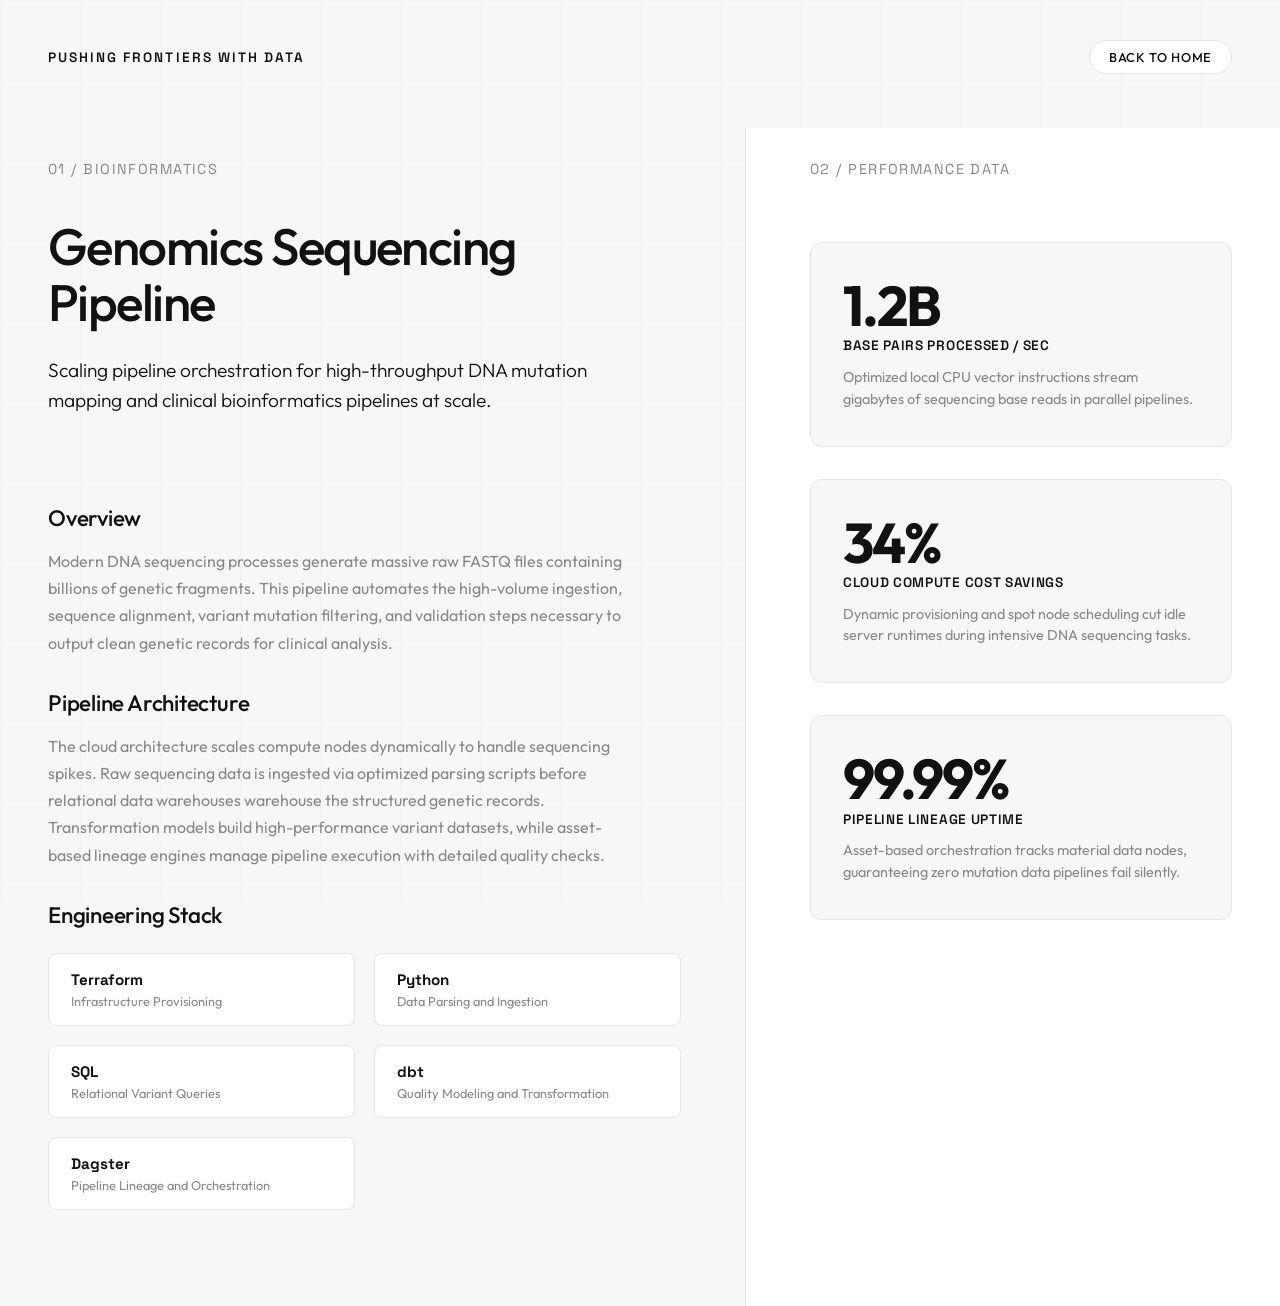
==== life_science.html @ 1919494d "feat: add dedicated Life and science genomics project details page" ====
<!DOCTYPE html>
<html lang="en">
<head>
  <meta charset="UTF-8">
  <meta name="viewport" content="width=device-width, initial-scale=1.0">
  <title>Genomics Sequencing Pipeline | Data Project Detail</title>
  
  <!-- 
   * 1. Pull premium modern typography from Google Fonts using separate links to avoid forbidden characters.
  -->
  <link rel="preconnect" href="https://fonts.googleapis.com">
  <link rel="preconnect" href="https://fonts.gstatic.com" crossorigin>
  <link rel="stylesheet" href="https://fonts.googleapis.com/css2?family=Outfit:wght@300;400;500;700">
  <link rel="stylesheet" href="https://fonts.googleapis.com/css2?family=Space+Grotesk:wght@400;600;700">
  
  <link rel="stylesheet" href="style.css">
</head>
<body class="project-page">

  <!-- 
   * 2. Render background grid overlay to maintain visual alignment.
  -->
  <div class="grid-overlay"></div>

  <!-- 
   * 3. Set up the header panel with global navigation and brand mark.
  -->
  <header>
    <a href="index.html" class="logo">Pushing frontiers with Data</a>
    <nav class="nav-links">
      <a href="index.html" class="back-button-link">Back to home</a>
    </nav>
  </header>

  <!-- 
   * 4. Build the two-column detailed project display.
  -->
  <main class="project-sheet-container">
    
    <!-- 
     * 5. Left details panel featuring description text and tech stack capsules.
    -->
    <section class="project-details-pane">
      <span class="project-section-num">01 / BIOINFORMATICS</span>
      
      <h1 class="project-headline">Genomics Sequencing Pipeline</h1>
      <p class="project-lead-text">Scaling pipeline orchestration for high-throughput DNA mutation mapping and clinical bioinformatics pipelines at scale.</p>
      
      <div class="project-body-content">
        
        <!-- 
         * 6. Detail the analytical overview and mutation mapping process.
        -->
        <h3 class="body-sub-title">Overview</h3>
        <p class="body-paragraph">Modern DNA sequencing processes generate massive raw FASTQ files containing billions of genetic fragments. This pipeline automates the high-volume ingestion, sequence alignment, variant mutation filtering, and validation steps necessary to output clean genetic records for clinical analysis.</p>
        
        <!-- 
         * 7. Outline the cloud engineering and orchestration architecture.
        -->
        <h3 class="body-sub-title">Pipeline Architecture</h3>
        <p class="body-paragraph">The cloud architecture scales compute nodes dynamically to handle sequencing spikes. Raw sequencing data is ingested via optimized parsing scripts before relational data warehouses warehouse the structured genetic records. Transformation models build high-performance variant datasets, while asset-based lineage engines manage pipeline execution with detailed quality checks.</p>
        
        <!-- 
         * 8. Detail the data engineering tools and stack metadata.
        -->
        <h3 class="body-sub-title">Engineering Stack</h3>
        <div class="tool-tags-grid">
          
          <div class="tool-tag">
            <span class="tool-name">Terraform</span>
            <span class="tool-use">Infrastructure Provisioning</span>
          </div>
          
          <div class="tool-tag">
            <span class="tool-name">Python</span>
            <span class="tool-use">Data Parsing and Ingestion</span>
          </div>
          
          <div class="tool-tag">
            <span class="tool-name">SQL</span>
            <span class="tool-use">Relational Variant Queries</span>
          </div>
          
          <div class="tool-tag">
            <span class="tool-name">dbt</span>
            <span class="tool-use">Quality Modeling and Transformation</span>
          </div>
          
          <div class="tool-tag">
            <span class="tool-name">Dagster</span>
            <span class="tool-use">Pipeline Lineage and Orchestration</span>
          </div>
          
        </div>

      </div>
    </section>

    <!-- 
     * 9. Right metrics panel featuring responsive telemetry data cards.
    -->
    <section class="project-metrics-pane">
      <span class="project-section-num">02 / PERFORMANCE DATA</span>
      
      <div class="metrics-cards-grid">
        
        <!-- 
         * 10. Render throughput telemetry card.
        -->
        <div class="metric-card">
          <span class="metric-value">1.2B</span>
          <span class="metric-label">Base Pairs Processed / Sec</span>
          <p class="metric-detail">Optimized local CPU vector instructions stream gigabytes of sequencing base reads in parallel pipelines.</p>
        </div>
        
        <!-- 
         * 11. Render financial cloud efficiency telemetry card.
        -->
        <div class="metric-card">
          <span class="metric-value">34%</span>
          <span class="metric-label">Cloud Compute Cost Savings</span>
          <p class="metric-detail">Dynamic provisioning and spot node scheduling cut idle server runtimes during intensive DNA sequencing tasks.</p>
        </div>
        
        <!-- 
         * 12. Render pipeline lineage reliability telemetry card.
        -->
        <div class="metric-card">
          <span class="metric-value">99.99%</span>
          <span class="metric-label">Pipeline Lineage Uptime</span>
          <p class="metric-detail">Asset-based orchestration tracks material data nodes, guaranteeing zero mutation data pipelines fail silently.</p>
        </div>
        
      </div>
    </section>

  </main>

</body>
</html>
---- style.css ----
/* 
 * 1. Define custom properties for a strict monochromatic color palette.
 * 2. Set up base styling with clean sans-serif and monospaced typography.
 * 3. Configure grid overlay for a structured, blueprint-like aesthetic.
 */

:root {
  --color-pure-white: #ffffff;
  --color-light-grey: #f7f7f7;
  --color-border: #e6e6e6;
  --color-text-muted: #888888;
  --color-text-main: #111111;
  --color-accent: #000000;
  
  --font-display: 'Outfit', sans-serif;
  --font-mono: 'Space Grotesk', monospace;
  
  --transition-speed: 0.5s;
  --transition-easing: cubic-bezier(0.16, 1, 0.3, 1);
}

* {
  margin: 0;
  padding: 0;
  box-sizing: border-box;
}

body {
  background-color: var(--color-light-grey);
  color: var(--color-text-main);
  font-family: var(--font-display);
  overflow: hidden;
  height: 100vh;
  width: 100vw;
  display: flex;
  flex-direction: column;
  transition: opacity 0.45s ease;
}

body.page-fade-out {
  opacity: 0;
}

/* 
 * 4. Build a background grid system to enhance visual structure.
 */
.grid-overlay {
  position: absolute;
  top: 0;
  left: 0;
  width: 100%;
  height: 100%;
  background-image: 
    linear-gradient(to right, var(--color-border) 1px, transparent 1px),
    linear-gradient(to bottom, var(--color-border) 1px, transparent 1px);
  background-size: 80px 80px;
  opacity: 0.25;
  pointer-events: none;
  z-index: 1;
}

/* 
 * 5. Style the minimalist header with branding and action indicators.
 */
header {
  position: absolute;
  top: 0;
  left: 0;
  width: 100%;
  padding: 2.5rem 3rem;
  display: flex;
  justify-content: space-between;
  align-items: center;
  z-index: 10;
  pointer-events: auto;
}

.logo {
  font-family: var(--font-mono);
  font-weight: 600;
  font-size: 0.85rem;
  letter-spacing: 0.15em;
  text-transform: uppercase;
  text-decoration: none;
  color: var(--color-text-main);
}

.nav-links {
  display: flex;
  gap: 2rem;
}

.nav-link {
  font-family: var(--font-display);
  font-size: 0.8rem;
  font-weight: 500;
  letter-spacing: 0.05em;
  text-transform: uppercase;
  text-decoration: none;
  color: var(--color-text-main);
  background-color: var(--color-pure-white);
  border: 1px solid var(--color-border);
  padding: 0.5rem 1.2rem;
  border-radius: 30px;
  transition: all 0.3s ease;
}

.nav-link:hover {
  background-color: var(--color-text-main);
  color: var(--color-pure-white);
  border-color: var(--color-text-main);
}

/* 
 * 6. Set up the three-column layout.
 */
.portfolio-container {
  display: flex;
  width: 100%;
  height: 100vh;
  position: relative;
  z-index: 2;
}

.portfolio-column {
  flex: 1;
  position: relative;
  overflow: hidden;
  display: flex;
  flex-direction: column;
  justify-content: space-between;
  padding: 8rem 3rem 4rem 3rem;
  border-right: 1px solid var(--color-border);
  background-color: var(--color-pure-white);
  transition: flex var(--transition-speed) var(--transition-easing), background-color 0.4s ease;
  cursor: pointer;
  z-index: 3;
}

.portfolio-column:last-child {
  border-right: none;
}

/* 
 * 7. Configure hover animations for columns.
 */
.portfolio-column:hover {
  flex: 1.6;
  background-color: #fbfbfb;
}

/* 
 * 8. Position the decorative background images inside columns.
 */
.image-bg-container {
  position: absolute;
  top: 0;
  left: 0;
  width: 100%;
  height: 100%;
  opacity: 0.05;
  transition: opacity 0.7s var(--transition-easing);
  pointer-events: none;
  z-index: 1;
  overflow: hidden;
  -webkit-mask-image: linear-gradient(to bottom, transparent 0%, black 12%);
  mask-image: linear-gradient(to bottom, transparent 0%, black 12%);
}

.portfolio-column:hover .image-bg-container {
  opacity: 0.75;
}

.section-image {
  width: 100%;
  height: 100%;
  object-fit: cover;
  filter: grayscale(100%) contrast(1.15) brightness(0.95);
  transition: transform 0.9s var(--transition-easing);
}

.portfolio-column:hover .section-image {
  transform: scale(1.06);
}

/* 
 * 9. Style text content within each column.
 */
.column-num {
  position: relative;
  z-index: 4;
  font-family: var(--font-mono);
  font-size: 0.9rem;
  color: var(--color-text-muted);
  letter-spacing: 0.1em;
}

.column-content {
  position: relative;
  z-index: 4;
  margin-top: auto;
}

.column-title {
  font-family: var(--font-display);
  font-weight: 500;
  font-size: 2.2rem;
  letter-spacing: -0.02em;
  margin-bottom: 1rem;
  text-transform: uppercase;
  color: var(--color-text-main);
  transition: transform var(--transition-speed) var(--transition-easing);
}

.portfolio-column:hover .column-title {
  transform: translateY(-5px);
}

.column-desc {
  font-size: 0.95rem;
  line-height: 1.6;
  color: var(--color-text-muted);
  max-width: 280px;
  opacity: 0;
  transform: translateY(20px);
  transition: opacity 0.5s var(--transition-easing), transform 0.5s var(--transition-easing);
}

.portfolio-column:hover .column-desc {
  opacity: 1;
  transform: translateY(0);
}

/* 
 * 11. Style the click-to-expand details panel.
 */
.expanded-panel {
  position: absolute;
  top: 0;
  left: 0;
  width: 100%;
  height: 100%;
  background-color: var(--color-pure-white);
  z-index: 20;
  opacity: 0;
  visibility: hidden;
  transition: opacity 0.6s var(--transition-easing), visibility 0.6s var(--transition-easing);
  display: flex;
  flex-direction: column;
  justify-content: center;
  align-items: center;
  padding: 4rem;
}

.expanded-panel.active {
  opacity: 1;
  visibility: visible;
}

.back-button {
  position: absolute;
  top: 2.5rem;
  right: 3rem;
  background-color: var(--color-pure-white);
  border: 1px solid var(--color-border);
  font-family: var(--font-display);
  font-weight: 500;
  font-size: 0.8rem;
  letter-spacing: 0.05em;
  text-transform: uppercase;
  color: var(--color-text-main);
  padding: 0.5rem 1.2rem;
  border-radius: 30px;
  cursor: pointer;
  transition: all 0.3s ease;
  z-index: 25;
}

.back-button:hover {
  background-color: var(--color-text-main);
  color: var(--color-pure-white);
  border-color: var(--color-text-main);
}

.loading-container {
  display: flex;
  flex-direction: column;
  align-items: center;
  gap: 1.5rem;
}

.loading-dots {
  display: flex;
  gap: 8px;
}

.dot {
  width: 6px;
  height: 6px;
  background-color: var(--color-text-main);
  border-radius: 50%;
  animation: pulse 1.2s infinite ease-in-out;
}

.dot:nth-child(2) {
  animation-delay: 0.2s;
}

.dot:nth-child(3) {
  animation-delay: 0.4s;
}

.loading-text {
  font-family: var(--font-mono);
  font-size: 0.9rem;
  color: var(--color-text-muted);
  letter-spacing: 0.2em;
  text-transform: uppercase;
}

.loading-title {
  font-family: var(--font-display);
  font-size: 1.8rem;
  font-weight: 400;
  color: var(--color-text-main);
  letter-spacing: -0.01em;
  margin-top: 1rem;
}

@keyframes pulse {
  0%, 100% {
    transform: scale(0.6);
    opacity: 0.3;
  }
  50% {
    transform: scale(1.2);
    opacity: 1;
  }
}

/* 
 * 12. Adjust layout for responsive viewport scaling.
 */
@media (max-width: 900px) {
  .portfolio-container {
    flex-direction: column;
    height: auto;
    min-height: 100vh;
  }
  
  .portfolio-column {
    width: 100%;
    height: 33.33vh;
    border-right: none;
    border-bottom: 1px solid var(--color-border);
    padding: 6rem 2rem 2rem 2rem;
  }
  
  .portfolio-column:last-child {
    border-bottom: none;
  }
  
  .portfolio-column:hover {
    flex: 1.4;
  }
  
  .svg-bg-container {
    width: 50%;
    height: 60%;
  }
  
  .center-core {
    width: 130px;
    height: 130px;
  }
  
  header {
    padding: 1.5rem;
  }
}

/* 
 * 13. Style the dedicated project details page (life_science.html).
 */
body.project-page {
  overflow-y: auto;
  height: auto;
  min-height: 100vh;
}

.back-button-link {
  font-family: var(--font-display);
  font-size: 0.8rem;
  font-weight: 500;
  letter-spacing: 0.05em;
  text-transform: uppercase;
  text-decoration: none;
  color: var(--color-text-main);
  background-color: var(--color-pure-white);
  border: 1px solid var(--color-border);
  padding: 0.5rem 1.2rem;
  border-radius: 30px;
  transition: all 0.3s ease;
}

.back-button-link:hover {
  background-color: var(--color-text-main);
  color: var(--color-pure-white);
  border-color: var(--color-text-main);
}

.project-sheet-container {
  display: flex;
  width: 100%;
  min-height: 100vh;
  position: relative;
  z-index: 2;
  padding-top: 8rem;
}

.project-details-pane {
  flex: 1.2;
  padding: 2rem 4rem 6rem 3rem;
  border-right: 1px solid var(--color-border);
  display: flex;
  flex-direction: column;
}

.project-metrics-pane {
  flex: 0.8;
  padding: 2rem 3rem 6rem 4rem;
  background-color: var(--color-pure-white);
  display: flex;
  flex-direction: column;
}

.project-section-num {
  font-family: var(--font-mono);
  font-size: 0.9rem;
  color: var(--color-text-muted);
  letter-spacing: 0.1em;
  text-transform: uppercase;
  margin-bottom: 2.5rem;
  display: block;
}

.project-headline {
  font-family: var(--font-display);
  font-weight: 500;
  font-size: 3.2rem;
  letter-spacing: -0.03em;
  color: var(--color-text-main);
  line-height: 1.1;
  margin-bottom: 1.5rem;
}

.project-lead-text {
  font-size: 1.2rem;
  line-height: 1.6;
  color: var(--color-text-main);
  max-width: 600px;
  margin-bottom: 3.5rem;
  font-weight: 300;
}

.body-sub-title {
  font-family: var(--font-display);
  font-weight: 500;
  font-size: 1.4rem;
  letter-spacing: -0.01em;
  color: var(--color-text-main);
  margin-bottom: 1rem;
  margin-top: 2rem;
}

.body-paragraph {
  font-size: 1rem;
  line-height: 1.7;
  color: var(--color-text-muted);
  max-width: 580px;
  margin-bottom: 1.8rem;
}

.tool-tags-grid {
  display: grid;
  grid-template-columns: repeat(auto-fill, minmax(250px, 1fr));
  gap: 1.2rem;
  margin-top: 1.5rem;
}

.tool-tag {
  background-color: var(--color-pure-white);
  border: 1px solid var(--color-border);
  padding: 1rem 1.4rem;
  border-radius: 8px;
  display: flex;
  flex-direction: column;
  gap: 4px;
  transition: border-color 0.3s ease, box-shadow 0.3s ease;
}

.tool-tag:hover {
  border-color: var(--color-text-main);
  box-shadow: 0 4px 15px rgba(0, 0, 0, 0.02);
}

.tool-name {
  font-family: var(--font-mono);
  font-weight: 700;
  font-size: 0.95rem;
  color: var(--color-text-main);
}

.tool-use {
  font-size: 0.8rem;
  color: var(--color-text-muted);
}

.metrics-cards-grid {
  display: flex;
  flex-direction: column;
  gap: 2rem;
  margin-top: 1.5rem;
}

.metric-card {
  background-color: var(--color-light-grey);
  border: 1px solid var(--color-border);
  padding: 2.2rem 2rem;
  border-radius: 12px;
  display: flex;
  flex-direction: column;
  transition: transform 0.4s ease, border-color 0.4s ease;
}

.metric-card:hover {
  transform: translateY(-4px);
  border-color: var(--color-text-main);
}

.metric-value {
  font-family: var(--font-display);
  font-weight: 700;
  font-size: 3.5rem;
  letter-spacing: -0.04em;
  color: var(--color-text-main);
  line-height: 1;
  margin-bottom: 0.2rem;
}

.metric-label {
  font-family: var(--font-mono);
  font-weight: 600;
  font-size: 0.85rem;
  color: var(--color-text-main);
  letter-spacing: 0.05em;
  text-transform: uppercase;
  margin-bottom: 0.8rem;
}

.metric-detail {
  font-size: 0.9rem;
  line-height: 1.5;
  color: var(--color-text-muted);
}

/* 
 * 14. Add mobile styles for the project sheets.
 */
@media (max-width: 900px) {
  .project-sheet-container {
    flex-direction: column;
    padding-top: 6rem;
  }
  
  .project-details-pane {
    border-right: none;
    border-bottom: 1px solid var(--color-border);
    padding: 2rem 1.5rem 4rem 1.5rem;
  }
  
  .project-metrics-pane {
    padding: 4rem 1.5rem 6rem 1.5rem;
  }
  
  .project-headline {
    font-size: 2.5rem;
  }
}
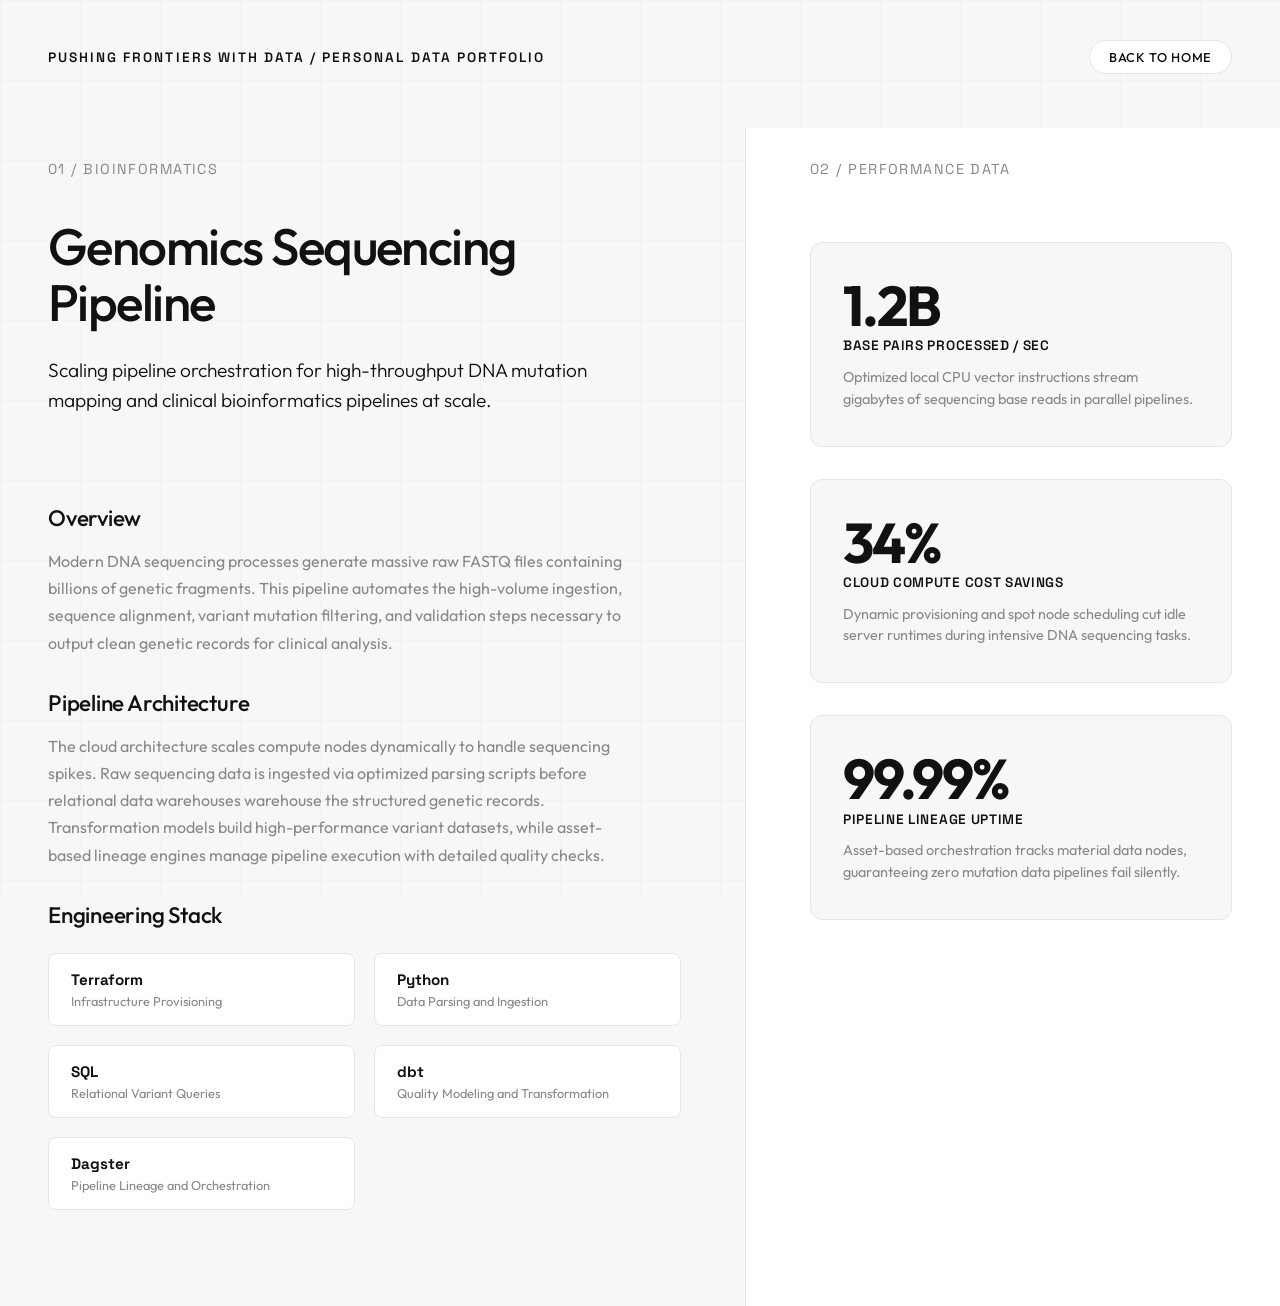
==== commit 73d7d881: "feat: update page title to include Personal Data Portfolio and remove telemetry elements" ====
--- a/life_science.html
+++ b/life_science.html
@@ -13,7 +13,7 @@
   <link rel="stylesheet" href="https://fonts.googleapis.com/css2?family=Outfit:wght@300;400;500;700">
   <link rel="stylesheet" href="https://fonts.googleapis.com/css2?family=Space+Grotesk:wght@400;600;700">
   
-  <link rel="stylesheet" href="style.css">
+  <link rel="stylesheet" href="style.css?v=4">
 </head>
 <body class="project-page">
 
@@ -26,7 +26,7 @@
    * 3. Set up the header panel with global navigation and brand mark.
   -->
   <header>
-    <a href="index.html" class="logo">Pushing frontiers with Data</a>
+    <a href="index.html" class="logo">Pushing frontiers with Data / Personal Data Portfolio</a>
     <nav class="nav-links">
       <a href="index.html" class="back-button-link">Back to home</a>
     </nav>
--- a/style.css
+++ b/style.css
@@ -120,6 +120,8 @@
   height: 100vh;
   position: relative;
   z-index: 2;
+  border-top: 1px solid var(--color-border);
+  border-bottom: 1px solid var(--color-border);
 }
 
 .portfolio-column {
@@ -158,7 +160,7 @@
   left: 0;
   width: 100%;
   height: 100%;
-  opacity: 0.05;
+  opacity: 0.20;
   transition: opacity 0.7s var(--transition-easing);
   pointer-events: none;
   z-index: 1;
@@ -171,6 +173,8 @@
   opacity: 0.75;
 }
 
+
+
 .section-image {
   width: 100%;
   height: 100%;
@@ -181,6 +185,23 @@
 
 .portfolio-column:hover .section-image {
   transform: scale(1.06);
+}
+
+/* 
+ * 8.5. Optimize vector SVGs to contain beautifully within the narrow vertical column panes.
+ */
+.section-image[src$=".svg"] {
+  object-fit: contain;
+  width: 90%;
+  height: auto;
+  position: absolute;
+  top: 50%;
+  left: 50%;
+  transform: translate(-50%, -50%);
+}
+
+.portfolio-column:hover .section-image[src$=".svg"] {
+  transform: translate(-50%, -50%) scale(1.06);
 }
 
 /* 
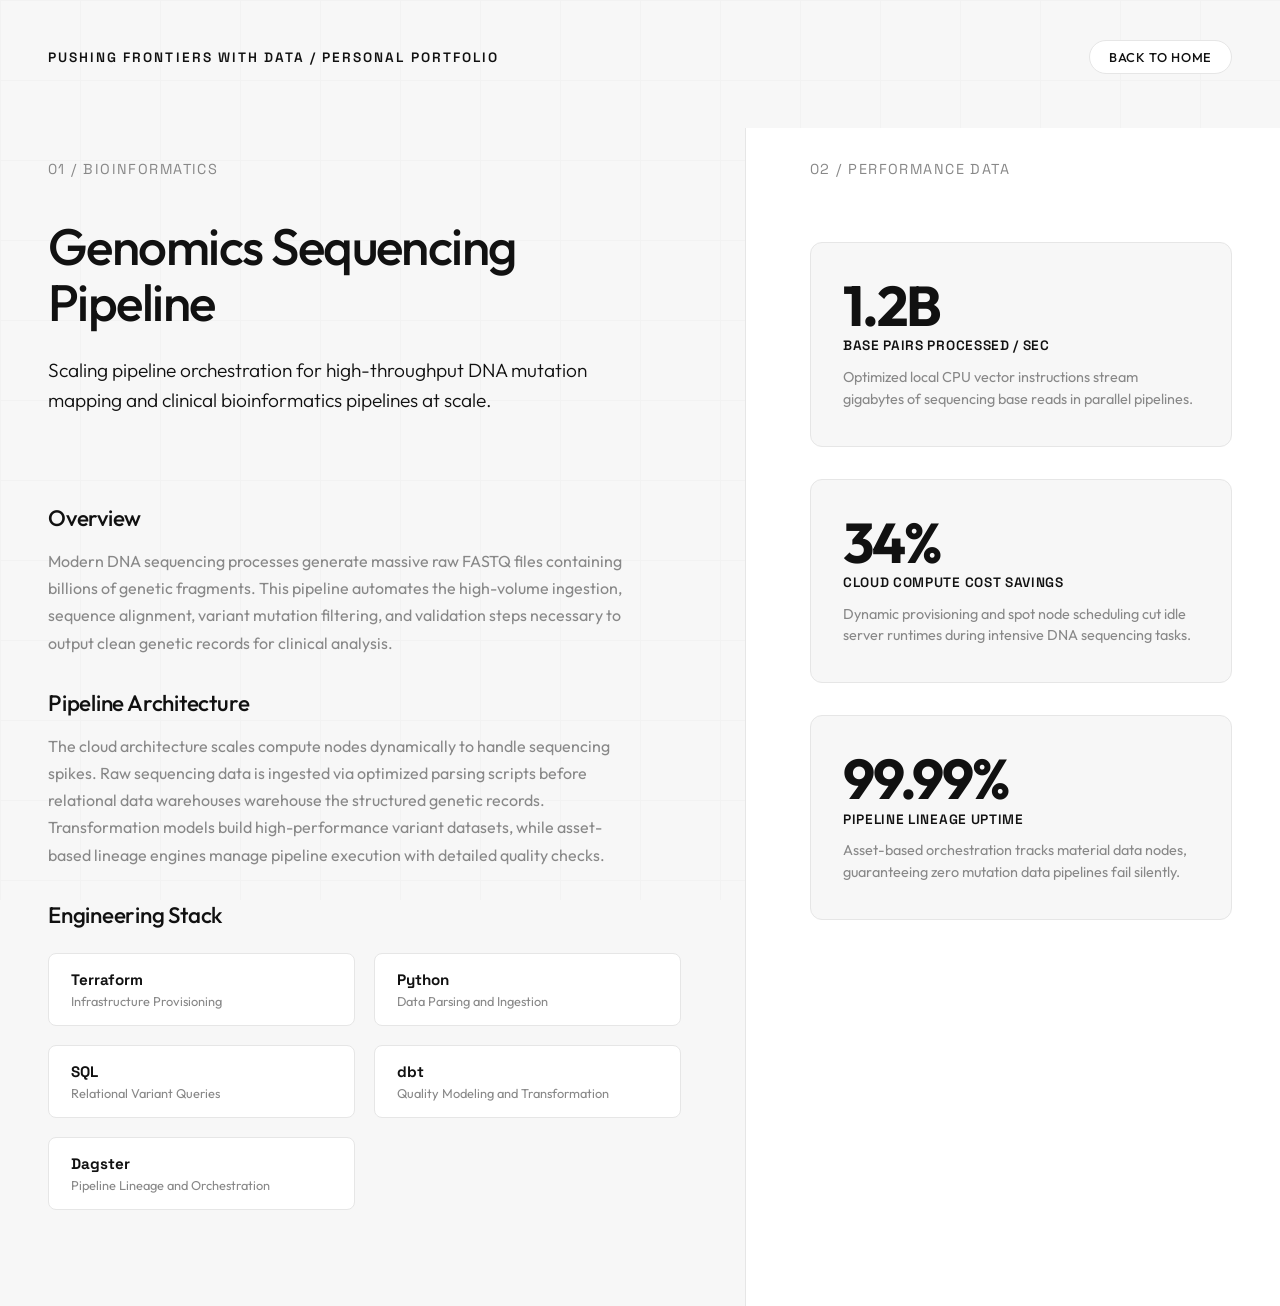
==== commit f9220fd7: "feat: rename header title to PUSHING FRONTIERS WITH DATA / PERSONAL PORTFOLIO and add microchip SVG " ====
--- a/life_science.html
+++ b/life_science.html
@@ -26,7 +26,7 @@
    * 3. Set up the header panel with global navigation and brand mark.
   -->
   <header>
-    <a href="index.html" class="logo">Pushing frontiers with Data / Personal Data Portfolio</a>
+    <a href="index.html" class="logo">PUSHING FRONTIERS WITH DATA / PERSONAL PORTFOLIO</a>
     <nav class="nav-links">
       <a href="index.html" class="back-button-link">Back to home</a>
     </nav>
